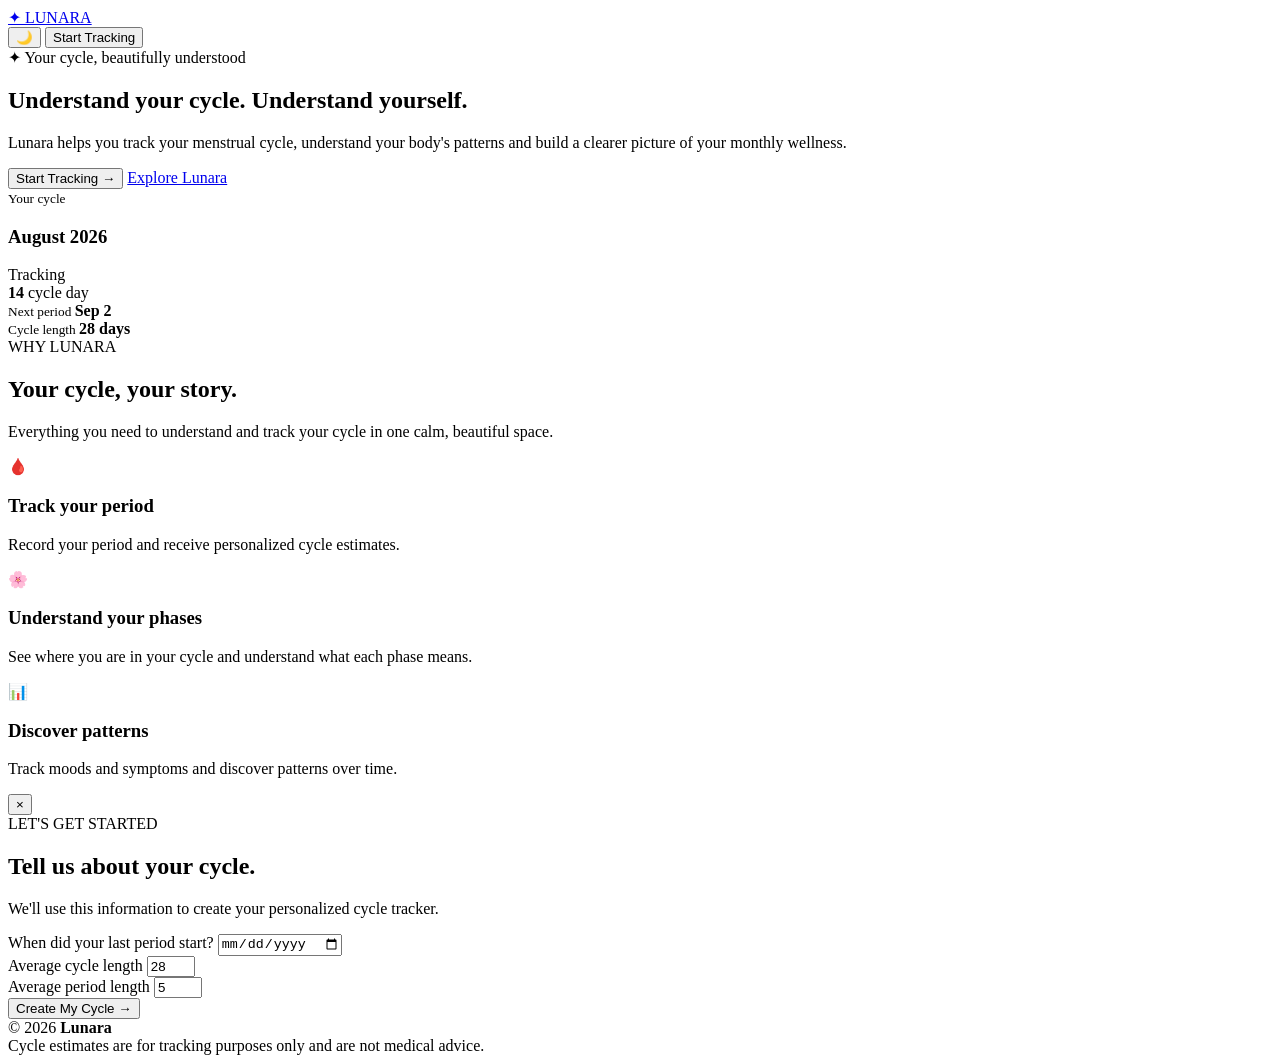
==== Period Tracker Web App/index.html @ 73bdfb45 "Add files via upload" ====
<!DOCTYPE html>
<html lang="en">
<head>
    <meta charset="UTF-8">
    <meta name="viewport" content="width=device-width, initial-scale=1.0">

    <title>Lunara — Understand Your Cycle</title>

    <link rel="stylesheet" href="css/style.css">
</head>

<body>

    <!-- ================= NAVBAR ================= -->

    <nav class="navbar">

        <a href="index.html" class="logo">
            <span class="logo-mark">✦</span>
            LUNARA
        </a>

        <div class="nav-actions">

            <button
                class="icon-btn"
                id="themeToggle"
                aria-label="Toggle dark mode"
            >
                🌙
            </button>

            <button
                class="primary-btn"
                id="startButton"
            >
                Start Tracking
            </button>

        </div>

    </nav>


    <!-- ================= HERO ================= -->

    <main>

        <section class="hero">

            <div class="hero-content">

                <div class="eyebrow">
                    ✦ Your cycle, beautifully understood
                </div>

                <h1>
                    Understand your
                    <span>cycle.</span>
                    Understand yourself.
                </h1>

                <p>
                    Lunara helps you track your menstrual cycle,
                    understand your body's patterns and build a
                    clearer picture of your monthly wellness.
                </p>

                <div class="hero-buttons">

                    <button
                        class="primary-btn"
                        id="heroStart"
                    >
                        Start Tracking →
                    </button>

                    <a
                        href="#features"
                        class="secondary-btn"
                    >
                        Explore Lunara
                    </a>

                </div>

            </div>


            <!-- ================= CYCLE PREVIEW ================= -->

            <div class="hero-visual">

                <div class="glow-orb"></div>

                <div class="cycle-preview">

                    <div class="preview-header">

                        <div>
                            <small>Your cycle</small>

                            <h3>
                                August 2026
                            </h3>
                        </div>

                        <span class="status-pill">
                            Tracking
                        </span>

                    </div>


                    <div class="cycle-ring">

                        <div class="ring-content">

                            <strong id="previewDay">
                                14
                            </strong>

                            <span>
                                cycle day
                            </span>

                        </div>

                    </div>


                    <div class="preview-stats">

                        <div class="mini-stat">

                            <small>
                                Next period
                            </small>

                            <strong id="previewPeriod">
                                Sep 2
                            </strong>

                        </div>

                        <div class="mini-stat">

                            <small>
                                Cycle length
                            </small>

                            <strong>
                                28 days
                            </strong>

                        </div>

                    </div>

                </div>

            </div>

        </section>


        <!-- ================= FEATURES ================= -->

        <section
            class="features"
            id="features"
        >

            <div class="section-heading">

                <span class="eyebrow">
                    WHY LUNARA
                </span>

                <h2>
                    Your cycle,
                    <span>your story.</span>
                </h2>

                <p>
                    Everything you need to understand and track
                    your cycle in one calm, beautiful space.
                </p>

            </div>


            <div class="feature-grid">

                <article class="feature-card">

                    <div class="feature-icon">
                        🩸
                    </div>

                    <h3>
                        Track your period
                    </h3>

                    <p>
                        Record your period and receive
                        personalized cycle estimates.
                    </p>

                </article>


                <article class="feature-card">

                    <div class="feature-icon">
                        🌸
                    </div>

                    <h3>
                        Understand your phases
                    </h3>

                    <p>
                        See where you are in your cycle and
                        understand what each phase means.
                    </p>

                </article>


                <article class="feature-card">

                    <div class="feature-icon">
                        📊
                    </div>

                    <h3>
                        Discover patterns
                    </h3>

                    <p>
                        Track moods and symptoms and discover
                        patterns over time.
                    </p>

                </article>

            </div>

        </section>

    </main>


    <!-- ================= ONBOARDING MODAL ================= -->

    <div
        class="modal-overlay"
        id="onboardingModal"
    >

        <div class="modal">

            <button
                class="close-modal"
                id="closeModal"
            >
                ×
            </button>

            <div class="modal-heading">

                <span class="eyebrow">
                    LET'S GET STARTED
                </span>

                <h2>
                    Tell us about your cycle.
                </h2>

                <p>
                    We'll use this information to create
                    your personalized cycle tracker.
                </p>

            </div>


            <div class="form-group">

                <label for="periodDate">
                    When did your last period start?
                </label>

                <input
                    type="date"
                    id="periodDate"
                >

            </div>


            <div class="form-group">

                <label for="cycleLength">
                    Average cycle length
                </label>

                <input
                    type="number"
                    id="cycleLength"
                    value="28"
                    min="21"
                    max="45"
                >

            </div>


            <div class="form-group">

                <label for="periodLength">
                    Average period length
                </label>

                <input
                    type="number"
                    id="periodLength"
                    value="5"
                    min="2"
                    max="10"
                >

            </div>


            <button
                class="primary-btn full-width"
                id="createCycle"
            >
                Create My Cycle →
            </button>

        </div>

    </div>


    <!-- ================= FOOTER ================= -->

    <footer>

        <div>
            © 2026 <strong>Lunara</strong>
        </div>

        <div>
            Cycle estimates are for tracking purposes only
            and are not medical advice.
        </div>

    </footer>


    <script src="js/app.js"></script>

</body>
</html>
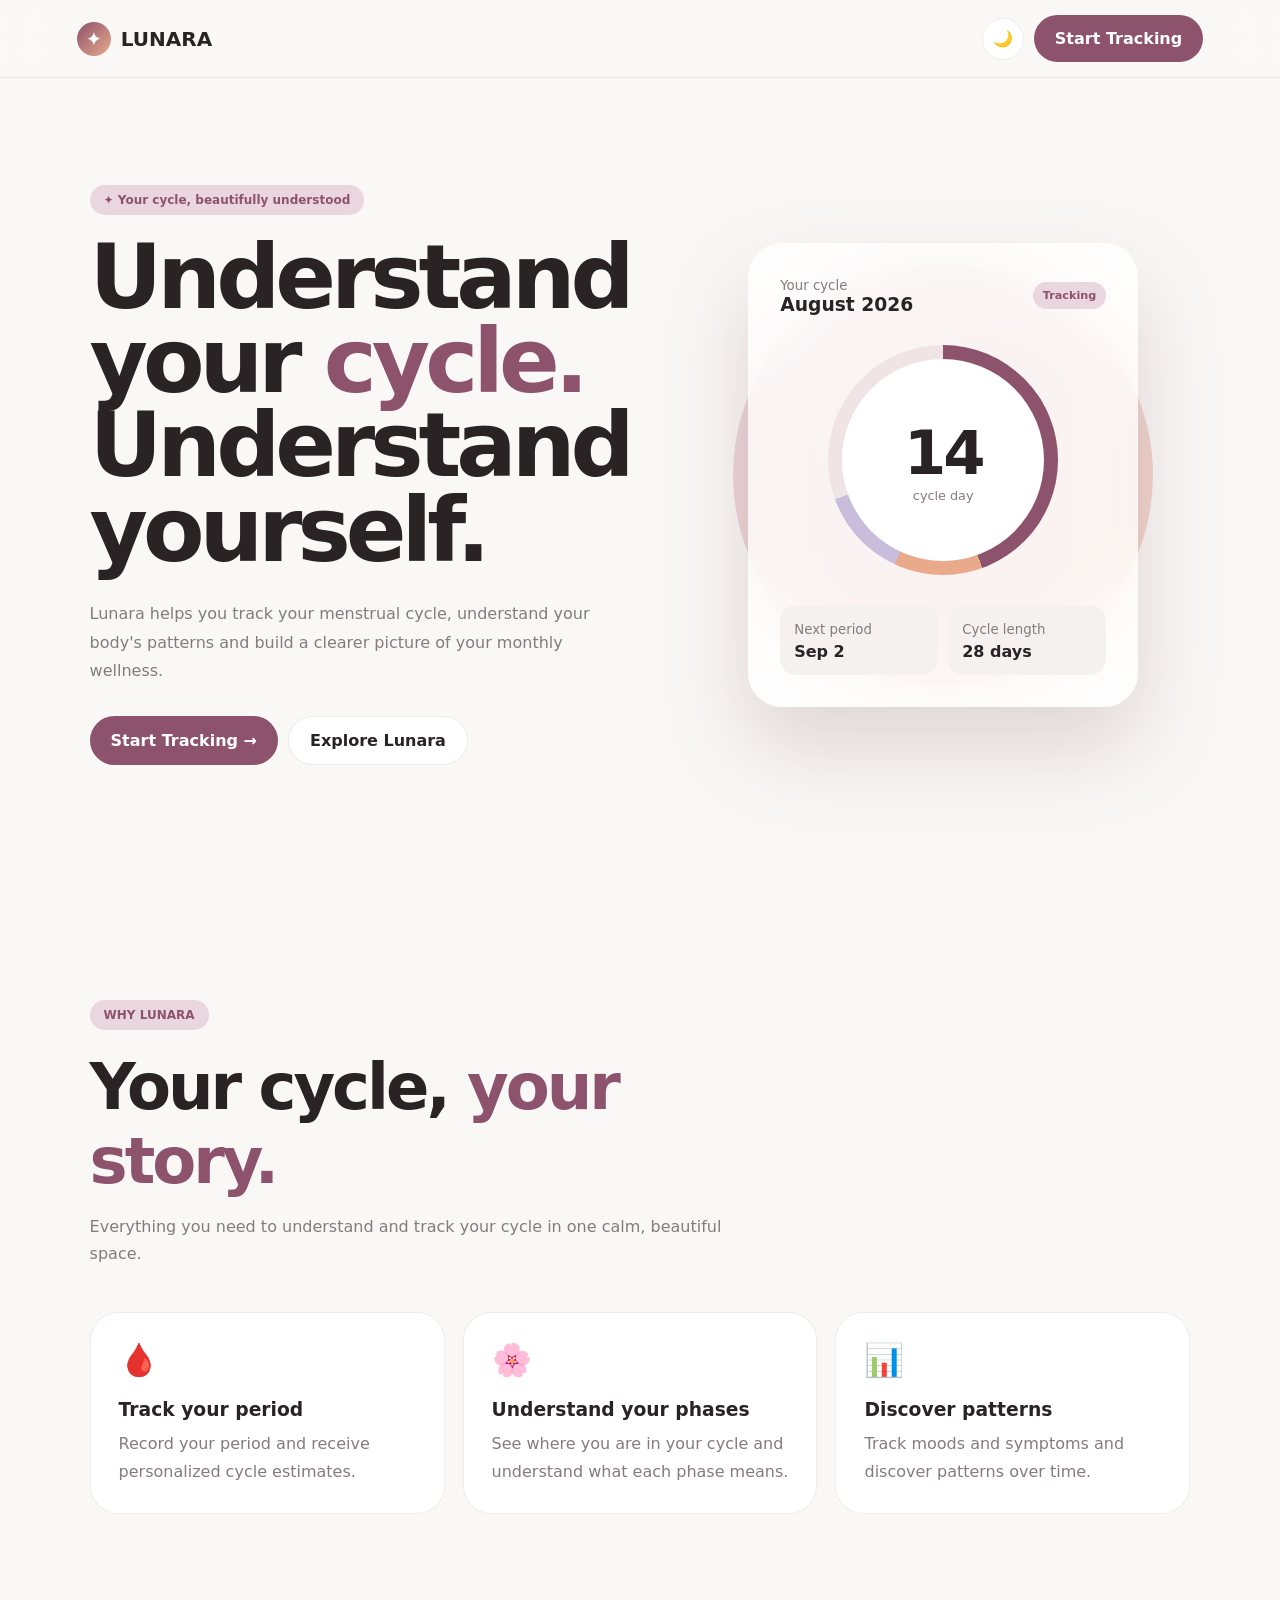
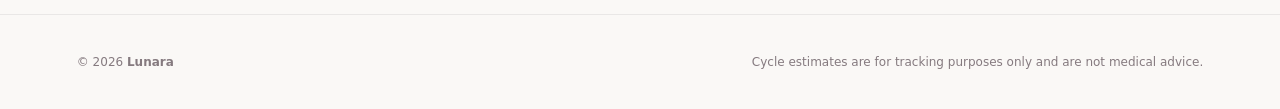
==== commit ece5b6ad: "Correct casing in CSS and JS file references Fixed casing in stylesheet and script paths." ====
--- a/Period Tracker Web App/index.html
+++ b/Period Tracker Web App/index.html
@@ -6,7 +6,7 @@
 
     <title>Lunara — Understand Your Cycle</title>
 
-    <link rel="stylesheet" href="css/style.css">
+    <link rel="stylesheet" href="CSS/style.css">
 </head>
 
 <body>
@@ -362,7 +362,7 @@
     </footer>
 
 
-    <script src="js/app.js"></script>
+    <script src="JS/app.js"></script>
 
 </body>
-</html>+</html>
--- a/Period Tracker Web App/CSS/style.css
+++ b/Period Tracker Web App/CSS/style.css
@@ -0,0 +1,2577 @@
+/* =========================================================
+   LUNARA
+   Main Stylesheet
+========================================================= */
+
+
+/* =========================================================
+   VARIABLES
+========================================================= */
+
+:root {
+
+    --background: #faf8f6;
+
+    --surface: #ffffff;
+
+    --surface-soft: #f5f1ef;
+
+    --text: #292326;
+
+    --muted: #857a7f;
+
+    --primary: #8d526c;
+
+    --primary-dark: #6f3d53;
+
+    --primary-light: #ead6df;
+
+    --peach: #e9aa8c;
+
+    --lavender: #c9bddc;
+
+    --green: #9db9a5;
+
+    --border: rgba(41,35,38,.08);
+
+    --shadow:
+        0 20px 60px rgba(65,40,51,.08);
+
+    --radius-large: 28px;
+
+    --radius-medium: 18px;
+
+    --transition: 250ms ease;
+}
+
+
+/* DARK MODE */
+
+body.dark {
+
+    --background: #171316;
+
+    --surface: #211b1f;
+
+    --surface-soft: #2a2227;
+
+    --text: #f8f1f4;
+
+    --muted: #aa9da3;
+
+    --primary: #c9829f;
+
+    --primary-dark: #a55d7d;
+
+    --primary-light: #4a2d3b;
+
+    --border: rgba(255,255,255,.08);
+
+    --shadow:
+        0 20px 60px rgba(0,0,0,.25);
+}
+
+
+/* =========================================================
+   RESET
+========================================================= */
+
+* {
+
+    margin: 0;
+
+    padding: 0;
+
+    box-sizing: border-box;
+
+}
+
+
+html {
+
+    scroll-behavior: smooth;
+
+}
+
+
+body {
+
+    font-family:
+        Inter,
+        system-ui,
+        -apple-system,
+        BlinkMacSystemFont,
+        "Segoe UI",
+        sans-serif;
+
+    background: var(--background);
+
+    color: var(--text);
+
+    transition:
+        background var(--transition),
+        color var(--transition);
+
+}
+
+
+button,
+input {
+
+    font: inherit;
+
+}
+
+
+button {
+
+    border: none;
+
+    cursor: pointer;
+
+}
+
+
+a {
+
+    text-decoration: none;
+
+    color: inherit;
+
+}
+
+
+/* =========================================================
+   NAVBAR
+========================================================= */
+
+.navbar {
+
+    position: fixed;
+
+    top: 0;
+
+    left: 0;
+
+    right: 0;
+
+    height: 78px;
+
+    padding: 0 6%;
+
+    display: flex;
+
+    align-items: center;
+
+    justify-content: space-between;
+
+    background:
+        rgba(250,248,246,.75);
+
+    backdrop-filter: blur(18px);
+
+    border-bottom:
+        1px solid var(--border);
+
+    z-index: 1000;
+
+}
+
+
+body.dark .navbar {
+
+    background:
+        rgba(23,19,22,.78);
+
+}
+
+
+.logo {
+
+    display: flex;
+
+    align-items: center;
+
+    gap: 10px;
+
+    font-size: 1.25rem;
+
+    font-weight: 800;
+
+}
+
+
+.logo-mark {
+
+    width: 34px;
+
+    height: 34px;
+
+    display: grid;
+
+    place-items: center;
+
+    border-radius: 50%;
+
+    background:
+        linear-gradient(
+            135deg,
+            var(--primary),
+            var(--peach)
+        );
+
+    color: white;
+
+}
+
+
+.nav-actions {
+
+    display: flex;
+
+    align-items: center;
+
+    gap: 10px;
+
+}
+
+
+/* =========================================================
+   BUTTONS
+========================================================= */
+
+.primary-btn {
+
+    padding: 14px 21px;
+
+    border-radius: 999px;
+
+    background: var(--primary);
+
+    color: white;
+
+    font-weight: 700;
+
+    transition: var(--transition);
+
+}
+
+
+.primary-btn:hover {
+
+    transform: translateY(-3px);
+
+    background: var(--primary-dark);
+
+}
+
+
+.secondary-btn {
+
+    padding: 14px 21px;
+
+    border-radius: 999px;
+
+    background: var(--surface);
+
+    border: 1px solid var(--border);
+
+    font-weight: 700;
+
+    transition: var(--transition);
+
+    display: inline-block;
+
+}
+
+
+.secondary-btn:hover {
+
+    transform: translateY(-3px);
+
+    box-shadow: var(--shadow);
+
+}
+
+
+.icon-btn {
+
+    width: 42px;
+
+    height: 42px;
+
+    border-radius: 50%;
+
+    background: var(--surface);
+
+    border: 1px solid var(--border);
+
+    color: var(--text);
+
+}
+
+
+.full-width {
+
+    width: 100%;
+
+}
+
+
+/* =========================================================
+   HERO
+========================================================= */
+
+.hero {
+
+    min-height: 100vh;
+
+    display: grid;
+
+    grid-template-columns:
+        1.05fr .95fr;
+
+    align-items: center;
+
+    gap: 60px;
+
+    padding:
+        130px 7% 80px;
+
+}
+
+
+.hero-content {
+
+    animation:
+        fadeUp .8s ease;
+
+}
+
+
+.eyebrow {
+
+    display: inline-flex;
+
+    padding: 8px 14px;
+
+    border-radius: 999px;
+
+    background: var(--primary-light);
+
+    color: var(--primary);
+
+    font-size: .75rem;
+
+    font-weight: 800;
+
+    margin-bottom: 20px;
+
+}
+
+
+.hero h1 {
+
+    max-width: 700px;
+
+    font-size:
+        clamp(3.2rem,7vw,6.5rem);
+
+    line-height: .94;
+
+    letter-spacing: -5px;
+
+    margin-bottom: 28px;
+
+}
+
+
+.hero h1 span {
+
+    color: var(--primary);
+
+}
+
+
+.hero p {
+
+    max-width: 560px;
+
+    color: var(--muted);
+
+    line-height: 1.8;
+
+    margin-bottom: 30px;
+
+}
+
+
+.hero-buttons {
+
+    display: flex;
+
+    gap: 10px;
+
+    flex-wrap: wrap;
+
+}
+
+
+/* =========================================================
+   HERO VISUAL
+========================================================= */
+
+.hero-visual {
+
+    min-height: 520px;
+
+    display: grid;
+
+    place-items: center;
+
+    position: relative;
+
+}
+
+
+.glow-orb {
+
+    position: absolute;
+
+    width: 420px;
+
+    height: 420px;
+
+    border-radius: 50%;
+
+    background:
+        linear-gradient(
+            135deg,
+            var(--primary-light),
+            rgba(233,170,140,.45)
+        );
+
+    animation:
+        float 6s ease-in-out infinite;
+
+}
+
+
+.cycle-preview {
+
+    position: relative;
+
+    width: min(390px,90%);
+
+    padding: 32px;
+
+    border-radius: 34px;
+
+    background:
+        rgba(255,255,255,.72);
+
+    backdrop-filter: blur(25px);
+
+    box-shadow:
+        0 40px 90px
+        rgba(87,50,65,.18);
+
+    animation:
+        cardFloat 5s ease-in-out infinite;
+
+}
+
+
+body.dark .cycle-preview {
+
+    background:
+        rgba(40,31,36,.85);
+
+}
+
+
+.preview-header {
+
+    display: flex;
+
+    align-items: center;
+
+    justify-content: space-between;
+
+    margin-bottom: 30px;
+
+}
+
+
+.preview-header small {
+
+    color: var(--muted);
+
+}
+
+
+.status-pill {
+
+    padding: 7px 10px;
+
+    border-radius: 999px;
+
+    background: var(--primary-light);
+
+    color: var(--primary);
+
+    font-size: .7rem;
+
+    font-weight: 700;
+
+}
+
+
+/* =========================================================
+   CYCLE RING
+========================================================= */
+
+.cycle-ring,
+.big-cycle-ring {
+
+    border-radius: 50%;
+
+    display: grid;
+
+    place-items: center;
+
+    position: relative;
+
+    background:
+        conic-gradient(
+            var(--primary) 0deg,
+            var(--primary) 160deg,
+            var(--peach) 160deg,
+            var(--peach) 205deg,
+            var(--lavender) 205deg,
+            var(--lavender) 250deg,
+            rgba(141,82,108,.1) 250deg
+        );
+
+}
+
+
+.cycle-ring {
+
+    width: 230px;
+
+    height: 230px;
+
+    margin: auto auto 30px;
+
+}
+
+
+.big-cycle-ring {
+
+    width: 220px;
+
+    height: 220px;
+
+    flex-shrink: 0;
+
+}
+
+
+.cycle-ring::before,
+.big-cycle-ring::before {
+
+    content: "";
+
+    position: absolute;
+
+    inset: 14px;
+
+    border-radius: 50%;
+
+    background: var(--surface);
+
+}
+
+
+.ring-content,
+.big-ring-content {
+
+    position: relative;
+
+    z-index: 2;
+
+    text-align: center;
+
+}
+
+
+.ring-content strong {
+
+    font-size: 3.8rem;
+
+    letter-spacing: -3px;
+
+}
+
+
+.big-ring-content strong {
+
+    font-size: 3.5rem;
+
+    display: block;
+
+}
+
+
+.ring-content span,
+.big-ring-content span {
+
+    display: block;
+
+    color: var(--muted);
+
+    font-size: .8rem;
+
+}
+
+
+/* =========================================================
+   PREVIEW STATS
+========================================================= */
+
+.preview-stats {
+
+    display: grid;
+
+    grid-template-columns:
+        repeat(2,1fr);
+
+    gap: 10px;
+
+}
+
+
+.mini-stat {
+
+    padding: 14px;
+
+    border-radius: 16px;
+
+    background: var(--surface-soft);
+
+}
+
+
+.mini-stat small {
+
+    color: var(--muted);
+
+}
+
+
+.mini-stat strong {
+
+    display: block;
+
+    margin-top: 4px;
+
+}
+
+
+/* =========================================================
+   FEATURES
+========================================================= */
+
+.features {
+
+    padding:
+        100px 7%;
+
+}
+
+
+.section-heading {
+
+    max-width: 650px;
+
+    margin-bottom: 45px;
+
+}
+
+
+.section-heading h2 {
+
+    font-size:
+        clamp(2.5rem,5vw,4.5rem);
+
+    letter-spacing: -3px;
+
+    margin-bottom: 15px;
+
+}
+
+
+.section-heading h2 span {
+
+    color: var(--primary);
+
+}
+
+
+.section-heading p {
+
+    color: var(--muted);
+
+    line-height: 1.7;
+
+}
+
+
+.feature-grid {
+
+    display: grid;
+
+    grid-template-columns:
+        repeat(3,1fr);
+
+    gap: 18px;
+
+}
+
+
+.feature-card {
+
+    padding: 28px;
+
+    background: var(--surface);
+
+    border: 1px solid var(--border);
+
+    border-radius: var(--radius-large);
+
+    transition: var(--transition);
+
+}
+
+
+.feature-card:hover {
+
+    transform: translateY(-6px);
+
+    box-shadow: var(--shadow);
+
+}
+
+
+.feature-icon {
+
+    font-size: 2rem;
+
+    margin-bottom: 20px;
+
+}
+
+
+.feature-card h3 {
+
+    margin-bottom: 10px;
+
+}
+
+
+.feature-card p {
+
+    color: var(--muted);
+
+    line-height: 1.7;
+
+}
+
+
+/* =========================================================
+   DASHBOARD
+========================================================= */
+
+.dashboard {
+
+    padding:
+        130px 6% 80px;
+
+}
+
+
+.dashboard-header {
+
+    display: flex;
+
+    justify-content: space-between;
+
+    align-items: flex-end;
+
+    gap: 30px;
+
+    margin-bottom: 35px;
+
+}
+
+
+.dashboard-header h1 {
+
+    font-size:
+        clamp(2.5rem,5vw,4rem);
+
+    letter-spacing: -3px;
+
+}
+
+
+.dashboard-header p {
+
+    color: var(--muted);
+
+    margin-top: 8px;
+
+}
+
+
+.dashboard-grid {
+
+    display: grid;
+
+    grid-template-columns:
+        repeat(12,1fr);
+
+    gap: 18px;
+
+}
+
+
+.card {
+
+    padding: 25px;
+
+    background: var(--surface);
+
+    border: 1px solid var(--border);
+
+    border-radius: var(--radius-large);
+
+    box-shadow: var(--shadow);
+
+}
+
+
+.cycle-card-large {
+
+    grid-column: span 7;
+
+}
+
+
+.insight-card {
+
+    grid-column: span 5;
+
+}
+
+
+.calendar-card {
+
+    grid-column: span 8;
+
+}
+
+
+.statistics-card {
+
+    grid-column: span 4;
+
+}
+
+
+.daily-log {
+
+    grid-column: span 12;
+
+}
+
+
+/* =========================================================
+   CARD HEADER
+========================================================= */
+
+.card-header {
+
+    display: flex;
+
+    justify-content: space-between;
+
+    align-items: center;
+
+    margin-bottom: 25px;
+
+}
+
+
+.card-header h2 {
+
+    font-size: 1rem;
+
+}
+
+
+.card-header span {
+
+    color: var(--muted);
+
+    font-size: .75rem;
+
+}
+
+
+/* =========================================================
+   CURRENT CYCLE
+========================================================= */
+
+.cycle-dashboard {
+
+    display: flex;
+
+    align-items: center;
+
+    gap: 40px;
+
+}
+
+
+.phase-tag {
+
+    display: inline-block;
+
+    padding: 7px 10px;
+
+    border-radius: 999px;
+
+    background: var(--primary-light);
+
+    color: var(--primary);
+
+    font-size: .7rem;
+
+    font-weight: 800;
+
+}
+
+
+.phase-info h2 {
+
+    font-size: 1.6rem;
+
+    margin: 15px 0 10px;
+
+}
+
+
+.phase-info p {
+
+    color: var(--muted);
+
+    line-height: 1.7;
+
+    margin-bottom: 15px;
+
+}
+
+
+/* =========================================================
+   INSIGHTS
+========================================================= */
+
+.insight-box {
+
+    min-height: 220px;
+
+    padding: 20px;
+
+    border-radius: 20px;
+
+    background:
+        linear-gradient(
+            135deg,
+            var(--primary-light),
+            transparent
+        );
+
+    display: flex;
+
+    flex-direction: column;
+
+    justify-content: space-between;
+
+}
+
+
+.insight-icon {
+
+    font-size: 2rem;
+
+}
+
+
+.insight-box h3 {
+
+    margin-bottom: 8px;
+
+}
+
+
+.insight-box p {
+
+    color: var(--muted);
+
+    line-height: 1.6;
+
+}
+
+
+/* =========================================================
+   CALENDAR
+========================================================= */
+
+.calendar-header {
+
+    display: flex;
+
+    justify-content: space-between;
+
+    align-items: center;
+
+    margin-bottom: 20px;
+
+}
+
+
+.calendar-controls {
+
+    display: flex;
+
+    gap: 5px;
+
+}
+
+
+.calendar-controls button {
+
+    width: 35px;
+
+    height: 35px;
+
+    border-radius: 50%;
+
+    background: var(--surface-soft);
+
+    color: var(--text);
+
+}
+
+
+.weekdays,
+.calendar-grid {
+
+    display: grid;
+
+    grid-template-columns:
+        repeat(7,1fr);
+
+    gap: 6px;
+
+}
+
+
+.weekdays span {
+
+    text-align: center;
+
+    color: var(--muted);
+
+    font-size: .7rem;
+
+    padding: 8px;
+
+}
+
+
+.calendar-grid .day {
+
+    min-height: 45px;
+
+    border-radius: 12px;
+
+    display: grid;
+
+    place-items: center;
+
+    cursor: pointer;
+
+    transition: var(--transition);
+
+}
+
+
+.calendar-grid .day:hover {
+
+    background: var(--surface-soft);
+
+    transform: scale(1.04);
+
+}
+
+
+.day.today {
+
+    outline:
+        2px solid var(--primary);
+
+}
+
+
+.day.period {
+
+    background: var(--primary);
+
+    color: white;
+
+}
+
+
+.day.fertile {
+
+    background:
+        rgba(201,189,220,.5);
+
+}
+
+
+.day.ovulation {
+
+    background: var(--peach);
+
+    color: white;
+
+}
+
+
+.day.selected {
+
+    box-shadow:
+        0 0 0 3px
+        var(--primary-light);
+
+}
+
+
+/* =========================================================
+   CALENDAR LEGEND
+========================================================= */
+
+.calendar-legend {
+
+    display: flex;
+
+    gap: 15px;
+
+    margin-top: 20px;
+
+    flex-wrap: wrap;
+
+}
+
+
+.calendar-legend span {
+
+    display: flex;
+
+    align-items: center;
+
+    gap: 5px;
+
+    font-size: .7rem;
+
+    color: var(--muted);
+
+}
+
+
+.legend {
+
+    width: 10px;
+
+    height: 10px;
+
+    border-radius: 50%;
+
+}
+
+
+.legend.period {
+
+    background: var(--primary);
+
+}
+
+
+.legend.fertile {
+
+    background: var(--lavender);
+
+}
+
+
+.legend.ovulation {
+
+    background: var(--peach);
+
+}
+
+
+/* =========================================================
+   STATISTICS
+========================================================= */
+
+.statistics {
+
+    display: grid;
+
+    gap: 14px;
+
+}
+
+
+.stat-row {
+
+    display: flex;
+
+    justify-content: space-between;
+
+    padding-bottom: 14px;
+
+    border-bottom:
+        1px solid var(--border);
+
+}
+
+
+.stat-row:last-child {
+
+    border-bottom: none;
+
+}
+
+
+.stat-row span {
+
+    color: var(--muted);
+
+}
+
+
+/* =========================================================
+   DAILY LOG
+========================================================= */
+
+.log-grid {
+
+    display: grid;
+
+    grid-template-columns:
+        repeat(3,1fr);
+
+    gap: 25px;
+
+    margin-bottom: 25px;
+
+}
+
+
+.log-section h3 {
+
+    margin-bottom: 12px;
+
+    font-size: .9rem;
+
+}
+
+
+.choice-grid {
+
+    display: flex;
+
+    flex-wrap: wrap;
+
+    gap: 8px;
+
+}
+
+
+.choice {
+
+    padding: 10px 13px;
+
+    border-radius: 999px;
+
+    background: var(--surface-soft);
+
+    color: var(--text);
+
+    transition: var(--transition);
+
+}
+
+
+.choice:hover {
+
+    transform: translateY(-2px);
+
+}
+
+
+.choice.active {
+
+    background: var(--primary-light);
+
+    color: var(--primary);
+
+    outline:
+        1px solid var(--primary);
+
+}
+
+
+/* =========================================================
+   MODAL
+========================================================= */
+
+.modal-overlay {
+
+    position: fixed;
+
+    inset: 0;
+
+    background:
+        rgba(20,14,17,.55);
+
+    backdrop-filter: blur(8px);
+
+    display: none;
+
+    align-items: center;
+
+    justify-content: center;
+
+    padding: 20px;
+
+    z-index: 2000;
+
+}
+
+
+.modal-overlay.active {
+
+    display: flex;
+
+    animation: fadeIn .2s ease;
+
+}
+
+
+.modal {
+
+    position: relative;
+
+    width: min(520px,100%);
+
+    padding: 30px;
+
+    background: var(--surface);
+
+    border-radius: 28px;
+
+    box-shadow:
+        0 30px 100px
+        rgba(0,0,0,.25);
+
+    animation: modalIn .3s ease;
+
+}
+
+
+.close-modal {
+
+    position: absolute;
+
+    right: 20px;
+
+    top: 20px;
+
+    width: 35px;
+
+    height: 35px;
+
+    border-radius: 50%;
+
+    background: var(--surface-soft);
+
+    color: var(--text);
+
+}
+
+
+.modal-heading {
+
+    margin-bottom: 25px;
+
+}
+
+
+.modal-heading h2 {
+
+    font-size: 1.7rem;
+
+    margin-bottom: 8px;
+
+}
+
+
+.modal-heading p {
+
+    color: var(--muted);
+
+    line-height: 1.6;
+
+}
+
+
+.form-group {
+
+    margin-bottom: 18px;
+
+}
+
+
+.form-group label {
+
+    display: block;
+
+    margin-bottom: 8px;
+
+    font-size: .85rem;
+
+    font-weight: 700;
+
+}
+
+
+.form-group input {
+
+    width: 100%;
+
+    padding: 14px;
+
+    border-radius: 12px;
+
+    border:
+        1px solid var(--border);
+
+    background: var(--surface-soft);
+
+    color: var(--text);
+
+    outline: none;
+
+}
+
+
+.form-group input:focus {
+
+    border-color: var(--primary);
+
+}
+
+
+/* =========================================================
+   TOAST
+========================================================= */
+
+.toast {
+
+    position: fixed;
+
+    right: 25px;
+
+    bottom: 25px;
+
+    padding: 14px 18px;
+
+    background: var(--text);
+
+    color: var(--background);
+
+    border-radius: 14px;
+
+    font-size: .85rem;
+
+    font-weight: 700;
+
+    transform:
+        translateY(120px);
+
+    opacity: 0;
+
+    transition: .3s ease;
+
+    z-index: 3000;
+
+}
+
+
+.toast.show {
+
+    transform:
+        translateY(0);
+
+    opacity: 1;
+
+}
+
+
+/* =========================================================
+   FOOTER
+========================================================= */
+
+footer {
+
+    padding:
+        40px 6%;
+
+    display: flex;
+
+    justify-content: space-between;
+
+    gap: 20px;
+
+    border-top:
+        1px solid var(--border);
+
+    color: var(--muted);
+
+    font-size: .75rem;
+
+}
+
+
+/* =========================================================
+   ANIMATIONS
+========================================================= */
+
+@keyframes fadeUp {
+
+    from {
+
+        opacity: 0;
+
+        transform:
+            translateY(30px);
+
+    }
+
+    to {
+
+        opacity: 1;
+
+        transform:
+            translateY(0);
+
+    }
+
+}
+
+
+@keyframes fadeIn {
+
+    from {
+
+        opacity: 0;
+
+    }
+
+    to {
+
+        opacity: 1;
+
+    }
+
+}
+
+
+@keyframes modalIn {
+
+    from {
+
+        opacity: 0;
+
+        transform:
+            scale(.92)
+            translateY(15px);
+
+    }
+
+    to {
+
+        opacity: 1;
+
+        transform:
+            scale(1)
+            translateY(0);
+
+    }
+
+}
+
+
+@keyframes float {
+
+    0%,100% {
+
+        transform:
+            translateY(0);
+
+    }
+
+    50% {
+
+        transform:
+            translateY(-20px);
+
+    }
+
+}
+
+
+@keyframes cardFloat {
+
+    0%,100% {
+
+        transform:
+            translateY(0);
+
+    }
+
+    50% {
+
+        transform:
+            translateY(-10px);
+
+    }
+
+}
+
+/* =========================================================
+   DATE DETAIL PANEL
+========================================================= */
+
+.date-detail-card {
+
+    grid-column: span 12;
+
+    display: none;
+
+    overflow: hidden;
+
+    position: relative;
+
+    background:
+        linear-gradient(
+            135deg,
+            var(--surface),
+            var(--surface-soft)
+        );
+
+}
+
+
+.date-detail-card.active {
+
+    display: block;
+
+    animation:
+        detailSlide .45s cubic-bezier(.2,.8,.2,1);
+
+}
+
+
+/* Header */
+
+.date-detail-header {
+
+    display: flex;
+
+    align-items: flex-start;
+
+    justify-content: space-between;
+
+    padding-bottom: 25px;
+
+    border-bottom:
+        1px solid var(--border);
+
+}
+
+
+.date-detail-header h2 {
+
+    font-size: 2rem;
+
+    letter-spacing: -1px;
+
+    margin-bottom: 5px;
+
+}
+
+
+.date-detail-header p {
+
+    color: var(--muted);
+
+}
+
+
+.close-detail {
+
+    width: 40px;
+
+    height: 40px;
+
+    border-radius: 50%;
+
+    background: var(--surface);
+
+    color: var(--text);
+
+    border:
+        1px solid var(--border);
+
+    font-size: 1.4rem;
+
+    transition: var(--transition);
+
+}
+
+
+.close-detail:hover {
+
+    transform: rotate(90deg);
+
+    background: var(--primary-light);
+
+    color: var(--primary);
+
+}
+
+
+/* Cycle information */
+
+.detail-cycle {
+
+    display: flex;
+
+    align-items: center;
+
+    gap: 15px;
+
+    padding: 20px;
+
+    margin:
+        20px 0;
+
+    border-radius: 18px;
+
+    background:
+        linear-gradient(
+            135deg,
+            var(--primary-light),
+            transparent
+        );
+
+}
+
+
+.detail-cycle-icon {
+
+    width: 48px;
+
+    height: 48px;
+
+    display: grid;
+
+    place-items: center;
+
+    border-radius: 15px;
+
+    background: var(--surface);
+
+    font-size: 1.4rem;
+
+}
+
+
+.detail-cycle span {
+
+    display: block;
+
+    color: var(--muted);
+
+    font-size: .7rem;
+
+    font-weight: 800;
+
+    margin-bottom: 3px;
+
+}
+
+
+.detail-cycle strong {
+
+    font-size: 1.05rem;
+
+}
+
+
+/* Detail rows */
+
+.detail-section {
+
+    display: flex;
+
+    align-items: center;
+
+    justify-content: space-between;
+
+    gap: 20px;
+
+    padding: 18px 0;
+
+    border-bottom:
+        1px solid var(--border);
+
+}
+
+
+.detail-label {
+
+    display: flex;
+
+    align-items: center;
+
+    gap: 10px;
+
+    font-weight: 700;
+
+}
+
+
+.detail-label span {
+
+    width: 35px;
+
+    height: 35px;
+
+    display: grid;
+
+    place-items: center;
+
+    border-radius: 10px;
+
+    background: var(--surface-soft);
+
+}
+
+
+.detail-value {
+
+    color: var(--primary);
+
+    font-weight: 700;
+
+}
+
+
+/* Symptoms */
+
+.detail-symptoms {
+
+    display: flex;
+
+    flex-wrap: wrap;
+
+    justify-content: flex-end;
+
+    gap: 7px;
+
+}
+
+
+.symptom-tag {
+
+    padding: 7px 10px;
+
+    border-radius: 999px;
+
+    background: var(--primary-light);
+
+    color: var(--primary);
+
+    font-size: .75rem;
+
+    font-weight: 700;
+
+}
+
+
+.empty-detail {
+
+    color: var(--muted);
+
+    font-size: .8rem;
+
+}
+
+
+/* Footer */
+
+.detail-footer {
+
+    display: flex;
+
+    justify-content: flex-end;
+
+    margin-top: 25px;
+
+}
+
+#editSelectedDate {
+    background: var(--primary);
+
+    color: white;
+
+    border: none;
+
+    box-shadow:
+        0 8px 20px rgba(141, 82, 108, 0.18);
+}
+
+#editSelectedDate:hover {
+    background: var(--primary-dark);
+
+    color: white;
+
+    transform: translateY(-3px);
+
+    box-shadow:
+        0 12px 28px rgba(141, 82, 108, 0.25);
+}
+
+/* Animation */
+
+@keyframes detailSlide {
+
+    from {
+
+        opacity: 0;
+
+        transform:
+            translateY(-20px)
+            scale(.98);
+
+    }
+
+    to {
+
+        opacity: 1;
+
+        transform:
+            translateY(0)
+            scale(1);
+
+    }
+
+}
+
+
+@media (max-width: 600px) {
+
+    .detail-section {
+
+        align-items: flex-start;
+
+        flex-direction: column;
+
+        gap: 10px;
+
+    }
+
+
+    .detail-symptoms {
+
+        justify-content: flex-start;
+
+    }
+
+}
+
+/* =========================================================
+   RESPONSIVE
+========================================================= */
+
+@media (max-width: 950px) {
+
+    .hero {
+
+        grid-template-columns: 1fr;
+
+        text-align: center;
+
+    }
+
+
+    .hero p {
+
+        margin-left: auto;
+
+        margin-right: auto;
+
+    }
+
+
+    .hero-buttons {
+
+        justify-content: center;
+
+    }
+
+
+    .feature-grid {
+
+        grid-template-columns: 1fr;
+
+    }
+
+
+    .dashboard-grid {
+
+        grid-template-columns: 1fr;
+
+    }
+
+
+    .cycle-card-large,
+    .insight-card,
+    .calendar-card,
+    .statistics-card,
+    .daily-log {
+
+        grid-column: span 1;
+
+    }
+
+
+    .cycle-dashboard {
+
+        flex-direction: column;
+
+        text-align: center;
+
+    }
+
+
+    .log-grid {
+
+        grid-template-columns: 1fr;
+
+    }
+
+}
+
+
+@media (max-width: 600px) {
+
+    .navbar {
+
+        padding: 0 20px;
+
+    }
+
+
+    .navbar .primary-btn {
+
+        display: none;
+
+    }
+
+
+    .hero {
+
+        padding:
+            120px 20px 70px;
+
+    }
+
+
+    .hero h1 {
+
+        letter-spacing: -3px;
+
+    }
+
+
+    .glow-orb {
+
+        width: 300px;
+
+        height: 300px;
+
+    }
+
+
+    .dashboard {
+
+        padding:
+            120px 20px 60px;
+
+    }
+
+
+    .dashboard-header {
+
+        flex-direction: column;
+
+        align-items: flex-start;
+
+    }
+
+
+    footer {
+
+        flex-direction: column;
+
+    }
+
+}
+
+/* =========================================================
+   ASK LUNARA ASSISTANT
+========================================================= */
+.ask-lunara-card {
+    grid-column: span 12;
+    overflow: hidden;
+    background: linear-gradient(135deg, var(--surface), var(--surface-soft));
+}
+
+.assistant-badge {
+    padding: 7px 11px;
+    border-radius: 999px;
+    background: var(--primary-light);
+    color: var(--primary);
+    font-size: .7rem;
+    font-weight: 800;
+}
+
+.lunara-chat {
+    min-height: 170px;
+    max-height: 300px;
+    overflow-y: auto;
+    padding: 4px 2px 12px;
+    display: flex;
+    flex-direction: column;
+    gap: 14px;
+}
+
+.chat-message {
+    display: flex;
+    gap: 10px;
+    align-items: flex-start;
+    animation: fadeUp .35s ease;
+}
+
+.chat-message.user-message {
+    justify-content: flex-end;
+}
+
+.chat-avatar {
+    width: 34px;
+    height: 34px;
+    flex: 0 0 34px;
+    display: grid;
+    place-items: center;
+    border-radius: 50%;
+    color: white;
+    background: linear-gradient(135deg, var(--primary), var(--peach));
+    font-weight: 800;
+}
+
+.chat-bubble {
+    max-width: 680px;
+    padding: 13px 16px;
+    border-radius: 18px;
+    background: var(--surface);
+    border: 1px solid var(--border);
+}
+
+.user-message .chat-bubble {
+    background: var(--primary-light);
+    color: var(--text);
+}
+
+.chat-bubble strong { display: block; margin-bottom: 4px; }
+.chat-bubble p { color: var(--muted); line-height: 1.6; }
+
+.suggested-questions {
+    display: flex;
+    flex-wrap: wrap;
+    gap: 8px;
+    margin: 8px 0 14px;
+}
+
+.suggestion {
+    padding: 9px 13px;
+    border-radius: 999px;
+    background: var(--surface);
+    color: var(--text);
+    border: 1px solid var(--border);
+    transition: var(--transition);
+}
+
+.suggestion:hover {
+    transform: translateY(-2px);
+    border-color: var(--primary);
+}
+
+.ask-form {
+    display: flex;
+    gap: 10px;
+}
+
+.ask-form input {
+    flex: 1;
+    min-width: 0;
+    padding: 14px 16px;
+    border-radius: 999px;
+    border: 1px solid var(--border);
+    background: var(--surface);
+    color: var(--text);
+    outline: none;
+}
+
+.ask-form input:focus { border-color: var(--primary); }
+.assistant-disclaimer {
+    margin-top: 10px;
+    color: var(--muted);
+    font-size: .7rem;
+}
+
+.typing-dots {
+    display: inline-flex;
+    gap: 4px;
+}
+.typing-dots span {
+    width: 6px; height: 6px; border-radius: 50%;
+    background: var(--primary);
+    animation: typing 1s infinite ease-in-out;
+}
+.typing-dots span:nth-child(2) { animation-delay: .15s; }
+.typing-dots span:nth-child(3) { animation-delay: .3s; }
+
+@keyframes typing {
+    0%, 60%, 100% { transform: translateY(0); opacity: .45; }
+    30% { transform: translateY(-4px); opacity: 1; }
+}
+
+@media (max-width: 700px) {
+    .ask-form { flex-direction: column; }
+    .ask-form .primary-btn { width: 100%; }
+}
+
+/* =========================================================
+   ASK LUNARA ASSISTANT
+========================================================= */
+
+.lunara-assistant {
+    margin: 32px 0;
+    padding: 28px;
+    border-radius: 28px;
+    background: linear-gradient(
+        135deg,
+        rgba(255, 255, 255, 0.96),
+        rgba(255, 240, 247, 0.96)
+    );
+    border: 1px solid rgba(190, 100, 140, 0.12);
+    box-shadow: 0 18px 45px rgba(100, 45, 75, 0.10);
+    overflow: hidden;
+}
+
+
+.lunara-assistant-header {
+    display: flex;
+    align-items: flex-start;
+    justify-content: space-between;
+    gap: 20px;
+    margin-bottom: 22px;
+}
+
+
+.lunara-ai-badge {
+    display: inline-flex;
+    padding: 6px 11px;
+    border-radius: 999px;
+    background: rgba(180, 80, 130, 0.10);
+    color: #a04472;
+    font-size: 0.75rem;
+    font-weight: 700;
+    letter-spacing: 0.04em;
+}
+
+
+.lunara-assistant h2 {
+    margin: 10px 0 5px;
+}
+
+
+.lunara-assistant-header p {
+    margin: 0;
+    opacity: 0.65;
+}
+
+
+.lunara-ai-icon {
+    width: 52px;
+    height: 52px;
+    flex-shrink: 0;
+    display: grid;
+    place-items: center;
+    border-radius: 17px;
+    background: rgba(180, 80, 130, 0.10);
+    font-size: 1.4rem;
+    animation: lunaraFloat 3s ease-in-out infinite;
+}
+
+
+.lunara-chat {
+    min-height: 130px;
+    max-height: 300px;
+    overflow-y: auto;
+    padding: 8px 2px;
+    display: flex;
+    flex-direction: column;
+    gap: 12px;
+}
+
+
+.lunara-message {
+    max-width: 82%;
+    padding: 12px 16px;
+    border-radius: 17px;
+    line-height: 1.55;
+    font-size: 0.92rem;
+    animation: lunaraMessageIn 0.3s ease both;
+}
+
+
+.lunara-message.lunara {
+    align-self: flex-start;
+    background: white;
+    border: 1px solid rgba(180, 80, 130, 0.10);
+    border-bottom-left-radius: 5px;
+}
+
+
+.lunara-message.user {
+    align-self: flex-end;
+    background: #a04472;
+    color: white;
+    border-bottom-right-radius: 5px;
+}
+
+
+.lunara-message.typing {
+    opacity: 0.6;
+    font-style: italic;
+}
+
+
+.lunara-suggestions {
+    display: flex;
+    flex-wrap: wrap;
+    gap: 8px;
+    margin: 16px 0;
+}
+
+
+.lunara-suggestion {
+    border: 1px solid rgba(180, 80, 130, 0.15);
+    background: white;
+    padding: 9px 13px;
+    border-radius: 999px;
+    cursor: pointer;
+    font: inherit;
+    font-size: 0.82rem;
+    transition:
+        transform 0.2s ease,
+        background 0.2s ease,
+        border-color 0.2s ease;
+}
+
+
+.lunara-suggestion:hover {
+    transform: translateY(-2px);
+    background: rgba(180, 80, 130, 0.07);
+    border-color: rgba(180, 80, 130, 0.30);
+}
+
+
+.lunara-input-area {
+    display: flex;
+    gap: 10px;
+    margin-top: 12px;
+}
+
+
+.lunara-input-area input {
+    flex: 1;
+    min-width: 0;
+    padding: 14px 17px;
+    border-radius: 15px;
+    border: 1px solid rgba(180, 80, 130, 0.16);
+    background: white;
+    color: inherit;
+    font: inherit;
+    outline: none;
+    transition: border-color 0.2s ease, box-shadow 0.2s ease;
+}
+
+
+.lunara-input-area input:focus {
+    border-color: rgba(180, 80, 130, 0.45);
+    box-shadow: 0 0 0 4px rgba(180, 80, 130, 0.08);
+}
+
+
+.lunara-input-area button {
+    width: 48px;
+    height: 48px;
+    border: 0;
+    border-radius: 15px;
+    background: #a04472;
+    color: white;
+    cursor: pointer;
+    font-size: 1.1rem;
+    transition:
+        transform 0.2s ease,
+        box-shadow 0.2s ease;
+}
+
+
+.lunara-input-area button:hover {
+    transform: translateY(-2px);
+    box-shadow: 0 8px 18px rgba(160, 68, 114, 0.25);
+}
+
+
+.lunara-disclaimer {
+    margin: 12px 0 0;
+    text-align: center;
+    font-size: 0.72rem;
+    opacity: 0.48;
+}
+
+
+@keyframes lunaraMessageIn {
+
+    from {
+        opacity: 0;
+        transform: translateY(8px);
+    }
+
+    to {
+        opacity: 1;
+        transform: translateY(0);
+    }
+
+}
+
+
+@keyframes lunaraFloat {
+
+    0%,
+    100% {
+        transform: translateY(0);
+    }
+
+    50% {
+        transform: translateY(-5px);
+    }
+
+}
+
+
+/* =========================================================
+   DARK MODE
+========================================================= */
+
+body.dark .lunara-assistant {
+    background: linear-gradient(
+        135deg,
+        rgba(40, 29, 38, 0.98),
+        rgba(52, 32, 46, 0.98)
+    );
+    border-color: rgba(255, 255, 255, 0.08);
+}
+
+
+body.dark .lunara-message.lunara,
+body.dark .lunara-suggestion,
+body.dark .lunara-input-area input {
+    background: rgba(255, 255, 255, 0.07);
+    color: inherit;
+    border-color: rgba(255, 255, 255, 0.10);
+}
+
+
+@media (max-width: 600px) {
+
+    .lunara-assistant {
+        padding: 20px;
+        border-radius: 22px;
+    }
+
+
+    .lunara-assistant-header {
+        gap: 10px;
+    }
+
+
+    .lunara-message {
+        max-width: 92%;
+    }
+
+
+    .lunara-suggestions {
+        gap: 6px;
+    }
+
+
+    .lunara-suggestion {
+        font-size: 0.76rem;
+        padding: 8px 10px;
+    }
+
+}
